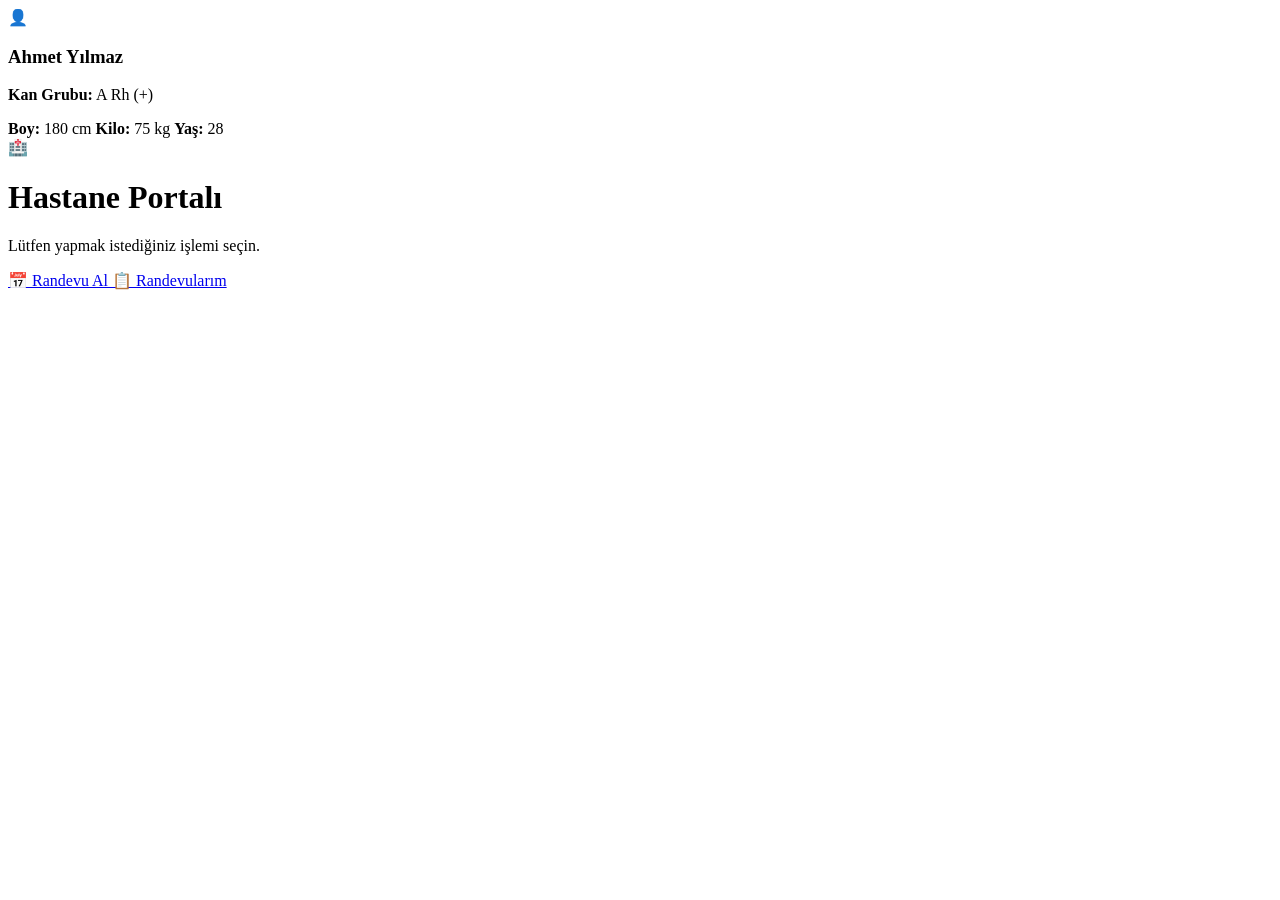
==== index.html @ 0d68a339 "İlk yükleme" ====
<!DOCTYPE html>
<html lang="tr">
<head>
    <meta charset="UTF-8">
    <title>Hastane Randevu Sistemi</title>
    <link rel="stylesheet" href="css/style.css">
</head>
<body>
    <div class="main-square">
        <div class="user-profile">
            <div class="user-avatar">👤</div>
            <div class="user-details">
                <h3>Ahmet Yılmaz</h3>
                <p><strong>Kan Grubu:</strong> A Rh (+)</p>
                <div class="stats">
                    <span><strong>Boy:</strong> 180 cm</span>
                    <span><strong>Kilo:</strong> 75 kg</span>
                    <span><strong>Yaş:</strong> 28</span>
                </div>
            </div>
        </div>

        <div class="header">
            <span class="hospital-icon">🏥</span>
            <h1>Hastane Portalı</h1>
            <p>Lütfen yapmak istediğiniz işlemi seçin.</p>
        </div>

        <div class="selection-area">
            <a href="appointment.html" class="action-box">
                <span class="icon">📅</span>
                <span>Randevu Al</span>
            </a>

            <a href="my-appointments.html" class="action-box">
                <span class="icon">📋</span>
                <span>Randevularım</span>
            </a>
        </div>
    </div>

    <script src="js/app.js"></script>
</body>
</html>
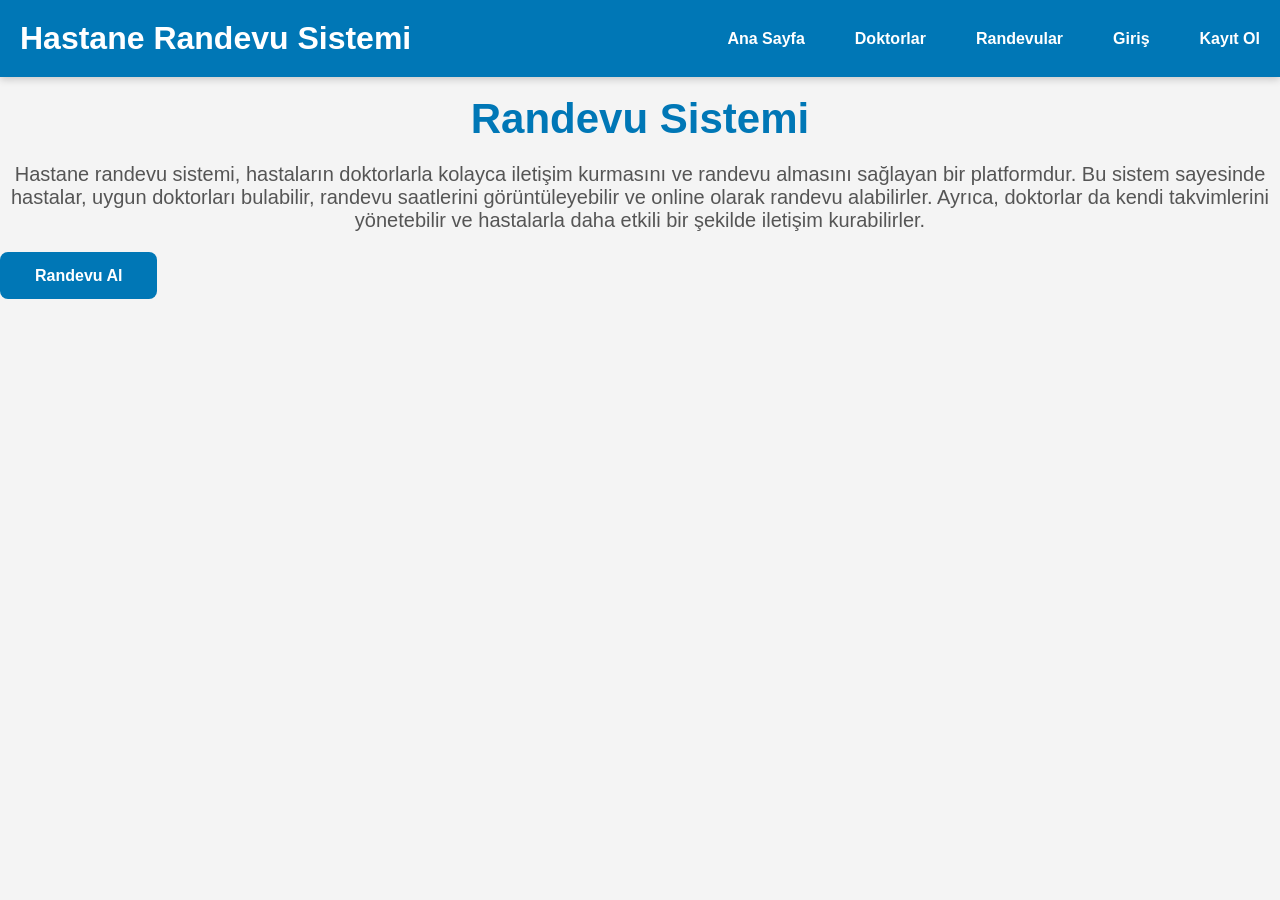
==== commit d924e77f: "Update" ====
--- a/index.html
+++ b/index.html
@@ -2,43 +2,45 @@
 <html lang="tr">
 <head>
     <meta charset="UTF-8">
+    <meta name="viewport" content="width=device-width, initial-scale=1.0">
     <title>Hastane Randevu Sistemi</title>
     <link rel="stylesheet" href="css/style.css">
 </head>
 <body>
-    <div class="main-square">
-        <div class="user-profile">
-            <div class="user-avatar">👤</div>
-            <div class="user-details">
-                <h3>Ahmet Yılmaz</h3>
-                <p><strong>Kan Grubu:</strong> A Rh (+)</p>
-                <div class="stats">
-                    <span><strong>Boy:</strong> 180 cm</span>
-                    <span><strong>Kilo:</strong> 75 kg</span>
-                    <span><strong>Yaş:</strong> 28</span>
-                </div>
-            </div>
-        </div>
+    <header>
+              <h1>Hastane Randevu Sistemi</h1>
 
-        <div class="header">
-            <span class="hospital-icon">🏥</span>
-            <h1>Hastane Portalı</h1>
-            <p>Lütfen yapmak istediğiniz işlemi seçin.</p>
-        </div>
+               <nav>
+                     <ul>
+                        <li><a href="#">Ana Sayfa</a></li>
+                        <li><a href="#">Doktorlar</a></li>
+                        <li><a href="#">Randevular</a></li>
+                        <li><a href="#">Giriş</a></li>
+                        <li><a href="#">Kayıt Ol</a></li>
+                    </ul>
+                </nav>
+    </header>
 
-        <div class="selection-area">
-            <a href="appointment.html" class="action-box">
-                <span class="icon">📅</span>
-                <span>Randevu Al</span>
-            </a>
+     <main>
+        <selection class="hero">
+            <h2>Randevu Sistemi</h2>
 
-            <a href="my-appointments.html" class="action-box">
-                <span class="icon">📋</span>
-                <span>Randevularım</span>
-            </a>
-        </div>
-    </div>
+            <p>
+                Hastane randevu sistemi, hastaların doktorlarla kolayca 
+                iletişim kurmasını ve randevu almasını sağlayan bir platformdur. 
+                Bu sistem sayesinde hastalar, uygun doktorları bulabilir, 
+                randevu saatlerini görüntüleyebilir ve online olarak randevu alabilirler. 
+                Ayrıca, doktorlar da kendi takvimlerini yönetebilir ve hastalarla daha etkili bir 
+                şekilde iletişim kurabilirler.
+            </p>
 
-    <script src="js/app.js"></script>
+            <a href="#" class="btn">Randevu Al</a>
+        </selection>
+     </main>
+
+<footer>
+
+</footer>
+
 </body>
 </html>
--- a/css/style.css
+++ b/css/style.css
@@ -0,0 +1,72 @@
+body{
+background-color: #f4f4f4;
+font-family: Arial, sans-serif;
+}
+
+*{
+margin: 0;
+padding: 0;
+box-sizing: border-box;
+}
+
+header{
+background-color: #0077b6;
+color: white;
+padding: 20px;
+
+display: flex;
+justify-content: space-between;
+align-items: center;
+
+box-shadow: 0 2px 8px rgba(0,0,0,0.2);
+}
+
+nav a{
+    color: white;
+    text-decoration: none;
+    margin-left: 25px;
+    font-weight: bold;
+}
+
+nav a:hover{
+    color: #caf0f8;
+}
+
+nav ul{
+    list-style: none;
+    display: flex;
+}
+
+nav li{
+    margin-left: 25px;
+}
+
+.hero{
+    text-align: center;
+    padding: 100px 20px;
+}
+
+.hero  h2{
+    font-size: 42px;
+    color: #0077b6;
+    margin-bottom: 20px;
+}
+
+.hero p{
+    font-size: 20px;
+    color: #555;
+    margin-bottom: 35px;
+}
+
+.btn{
+    background-color: #0077b6;
+    color: white;
+    text-decoration: none;
+    padding: 15px 35px;
+    border-radius: 8px;
+    font-weight: bold;
+}
+
+.btn:hover{
+    background-color: #005f8d;
+}
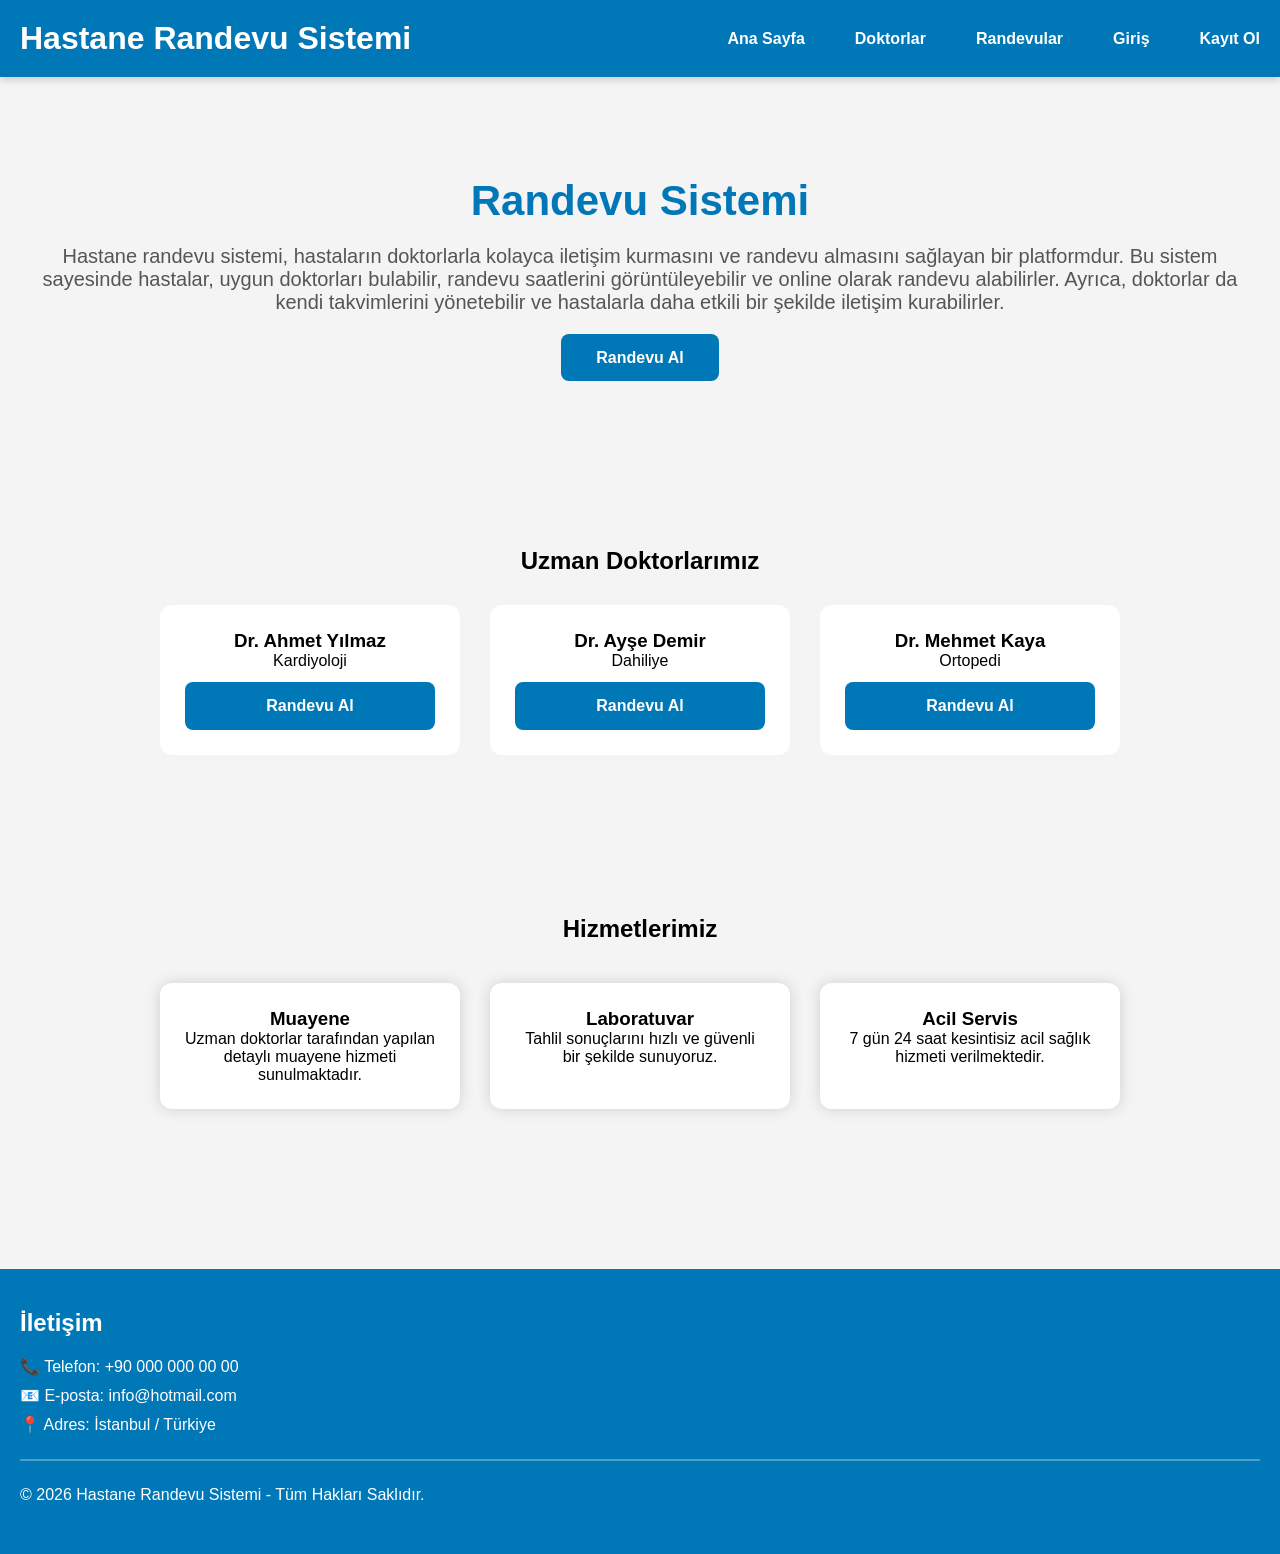
==== commit 5c43b6c2: "Update" ====
--- a/index.html
+++ b/index.html
@@ -36,9 +36,84 @@
 
             <a href="#" class="btn">Randevu Al</a>
         </selection>
-     </main>
+
+        <section class="doctors">
+            <h2>Uzman Doktorlarımız</h2>
+
+            <div class="doctor-container">
+
+                <div class="card">
+
+                    <h3>Dr. Ahmet Yılmaz</h3>
+
+                    <p>Kardiyoloji</p>
+
+                    <a href="#" class="btn">Randevu Al</a>
+                </div>  
+                
+                  <div class="card">
+
+                   <h3>Dr. Ayşe Demir</h3>
+
+                   <p>Dahiliye</p>
+ 
+                   <a href="#" class="btn">Randevu Al</a>
+
+            </div>
+
+        <div class="card">
+
+            <h3>Dr. Mehmet Kaya</h3>
+
+            <p>Ortopedi</p>
+
+            <a href="#" class="btn">Randevu Al</a>
+
+        </div>    
+
+        </div>
+    
+    </section>
+    
+<section class="services">
+
+    <h2>Hizmetlerimiz</h2>
+
+    <div class="service-container">
+    
+    <div class="service-card">
+     <h3>Muayene</h3>
+     <p>Uzman doktorlar tarafından yapılan detaylı muayene hizmeti sunulmaktadır.</p>
+    </div>  
+
+<div class="service-card">
+
+    <h3>Laboratuvar</h3>
+    <p>Tahlil sonuçlarını hızlı ve güvenli bir şekilde sunuyoruz.</p>
+</div>
+
+<div class="service-card">
+    <h3>Acil Servis</h3>
+    <p>7 gün 24 saat kesintisiz acil sağlık hizmeti verilmektedir.</p>
+</div>
+
+    </div>
+
+</section>
+
+</main>
 
 <footer>
+
+<h2>İletişim</h2>
+
+<p>📞 Telefon: +90 000 000 00 00</p>
+<p>📧 E-posta: info@hotmail.com</p>
+<p>📍 Adres: İstanbul / Türkiye</p>
+
+<hr>
+
+<p>&copy; 2026 Hastane Randevu Sistemi - Tüm Hakları Saklıdır.</p>
 
 </footer>
 
--- a/css/style.css
+++ b/css/style.css
@@ -69,4 +69,108 @@
 
 .btn:hover{
     background-color: #005f8d;
+}
+
+.doctors{
+
+    padding: 80px 20px;
+    text-align: center;
+}
+
+.doctor-container{
+
+    display: flex;;
+    justify-content:center;
+    gap:30px;
+    flex-wrap: wrap;
+}
+
+.card{
+    background: white;
+    width: 300px;
+    padding: 25px;
+    min-height: 150px;
+    border-radius:12px;
+    box-shadow:0 0 15px rgba(0,0,0,0,.15);
+
+    transition:0.3s;
+    display: flex;
+    flex-direction: column;
+}
+
+
+.card:hover{
+    transform: translateY(-10px);
+    box-shadow:0 10px 25px rgba(0,0,0,.25);
+}
+
+.card .btn{
+    margin-top: auto;
+}
+
+.doctors h2{
+    margin-bottom: 30px;
+}
+
+.hero {
+    display: inline-block;
+}
+
+.services{
+    padding: 80px;
+    text-align: center;
+}
+
+.services h2{
+    margin-bottom:40px;
+}
+
+.service-container{
+    display:flex;
+    justify-content:center;
+    gap:30px;
+    flex-wrap:wrap;
+}
+
+.service-card{
+    width: 300px;
+    background:white;
+    padding:25px;
+    border-radius:12px;
+    box-shadow:0 0 15px rgba(0,0,0,.15);
+    transition:.3s;
+}
+
+.service-card:hover{
+    transform:translateY(-10px);
+    box-shadow:0 10px 25px rgba(0,0,0,.25);
+}
+
+footer{
+    background-color: #0077b6;
+color:white;
+padding:40px 20px;
+margin-top:80px;
+}
+
+footer h2{
+
+    margin-bottom:20px;
+
+}
+
+footer p{
+
+    margin:10px 0;
+
+}
+
+footer hr{
+
+    width:100%;
+
+    margin: 25px auto;
+
+    border:1px solid rgba(255,255,255,.3);
+
 }
